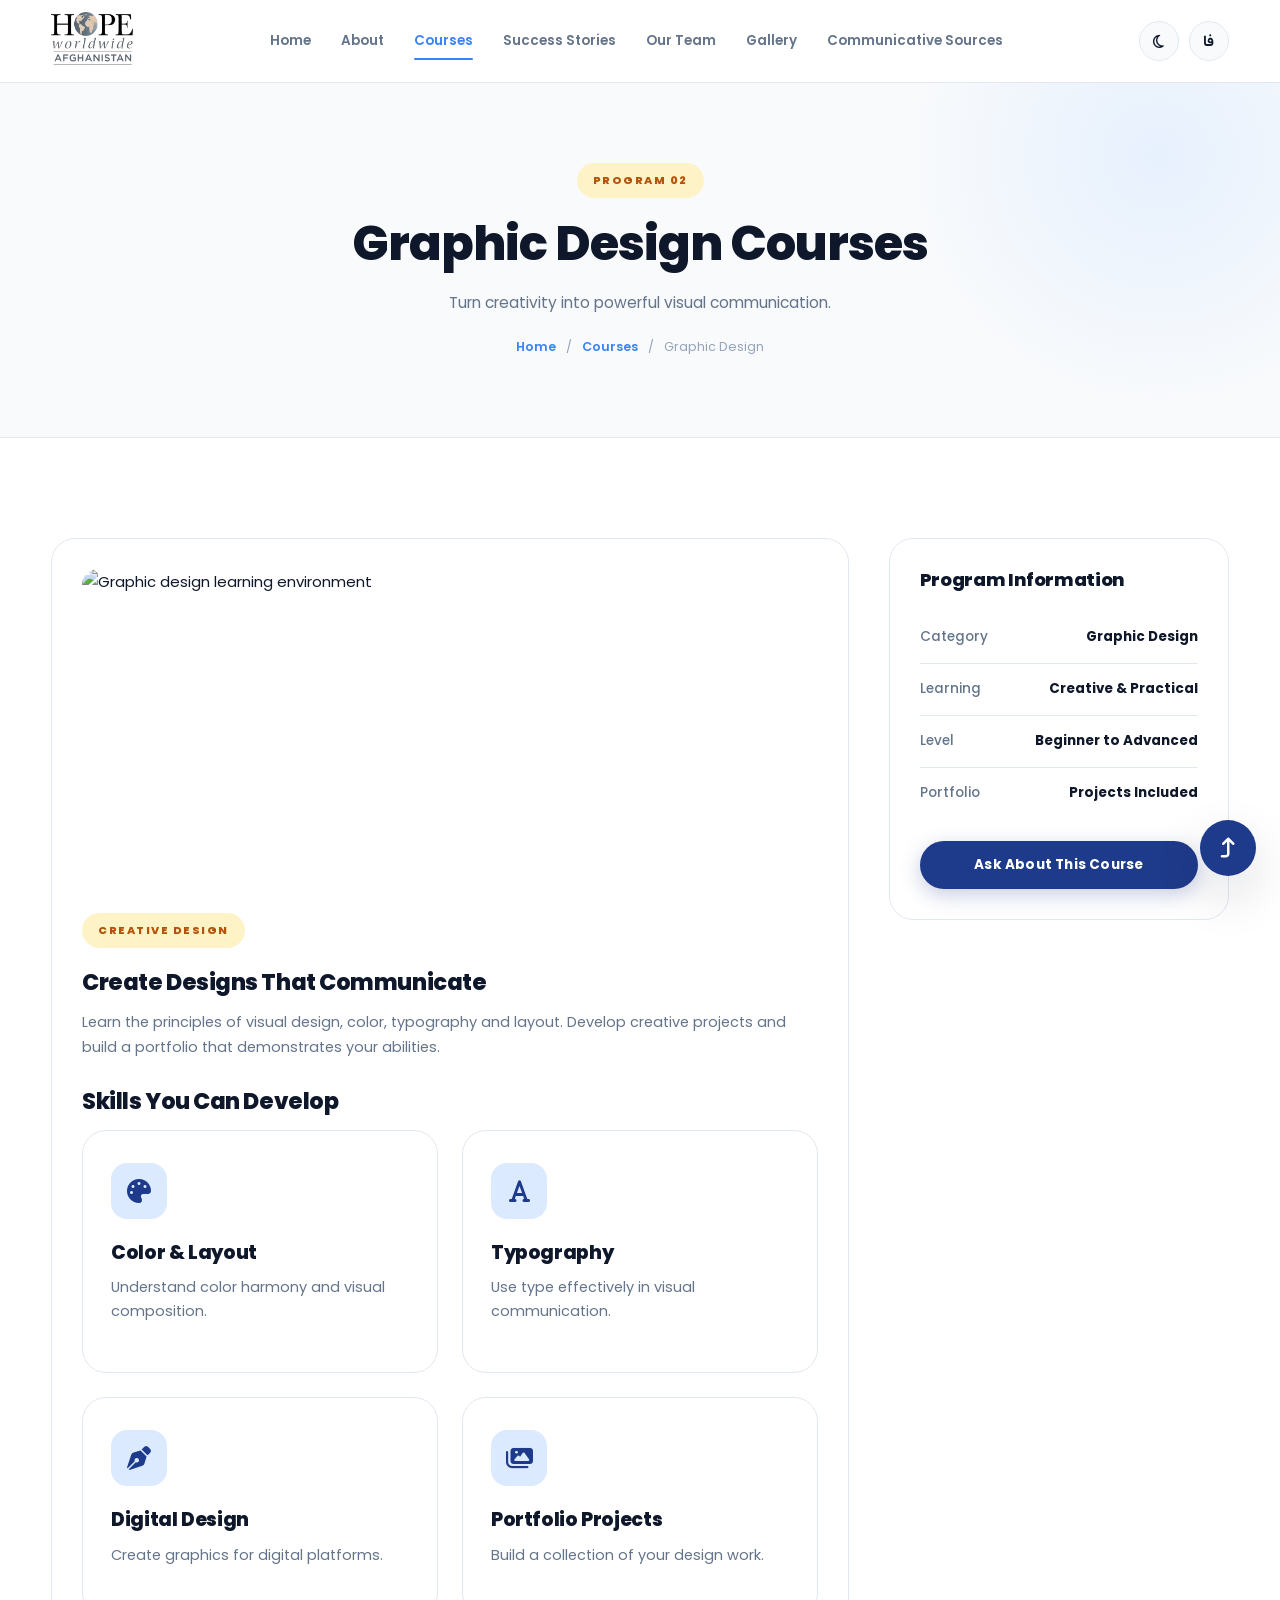
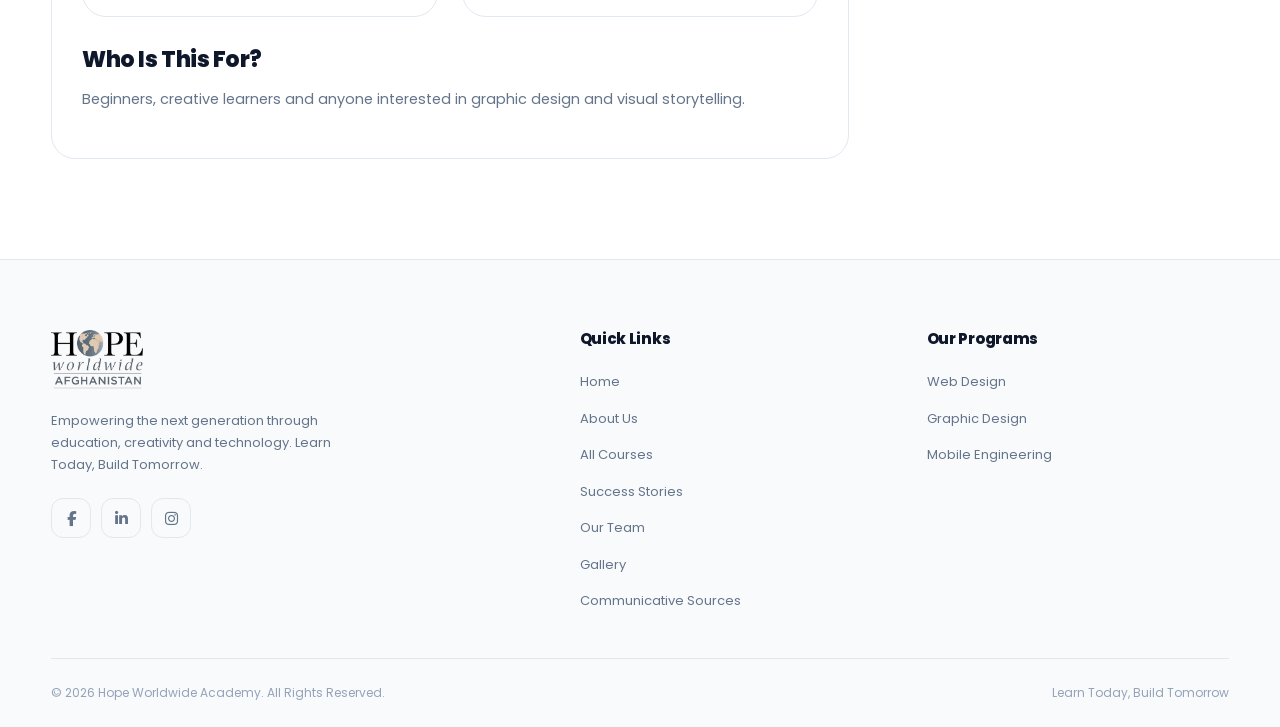
==== graphic-design.html @ 0b7bc488 "Final Project" ====
<!DOCTYPE html>
<html lang="en">
<head>
    <meta charset="UTF-8">
    <meta name="viewport" content="width=device-width, initial-scale=1.0">
    <title>Graphic Design Courses</title>
    <link rel="website icon" type="png" href="images/Logo_Hope_Worldwide.png">
    <link rel="stylesheet" href="css/style.css">
    <link rel="preconnect" href="https://fonts.googleapis.com">
    <link rel="preconnect" href="https://fonts.gstatic.com" crossorigin>
    <link href="https://fonts.googleapis.com/css2?family=Poppins:wght@400;500;600;700;800;900&family=Vazirmatn:wght@400;500;600;700;800&display=swap" rel="stylesheet">
    <link rel="stylesheet" href="https://cdnjs.cloudflare.com/ajax/libs/font-awesome/6.5.2/css/all.min.css">
</head>
<body>

      <!-- NAVBAR -->
    <header class="site-header">
        <div class="container navbar">

            <a class="logo" href="index.html">
                <img src="images/Logo_Hope_Worldwide-light.png" alt="Hope Worldwide Academy" class="logo-light">
                <img src="images/Logo_Hope_Worldwide-dark.png" alt="Hope Worldwide Academy" class="logo-dark">
            </a>

            <nav class="nav-links" id="navLinks">
                <a href="index.html"  data-en="Home" data-dari="صفحه اصلی">Home</a>
                <a href="about.html" data-en="About" data-dari="درباره ما">About</a>
                <a href="courses.html" class="active" data-en="Courses" data-dari="کورس‌ها">Courses</a>
                <a href="student Reels.html" data-en="Success Stories" data-dari="داستان های موفقیت">Success Stories</a>
                <a href="instructors.html" data-en="Our Team" data-dari="تیم ما">our Team</a>
                <a href="Gallery.html" data-en="Gallery" data-dari="گالری">Gallery</a>
                <a href="contact.html" data-en="Communicative Sources" data-dari="منابع ارتباطی">Communicative Sources</a>
            </nav>

            <div class="nav-actions">
                <button class="icon-btn" id="themeToggle" aria-label="Change theme"><i class="fa-regular fa-moon"></i></button>
                <button class="icon-btn" id="langToggle" aria-label="Change language">فا</button>
                <button class="menu-toggle" id="menuToggle" aria-label="Open menu" aria-expanded="false"><i class="fa-solid fa-bars"></i></button>
            </div>

        </div>
    </header>

    <main>
  <section id="up" class="page-hero">
    <div class="container">
      <span class="section-label">Program 02</span>
      <h1 data-en="Graphic Design Courses" data-dari="کورس‌های طراحی گرافیک">Graphic Design Courses</h1>
      <p data-en="Turn creativity into powerful visual communication." data-dari="خلاقیت خود را به ارتباط تصویری تأثیرگذار تبدیل کنید.">
        Turn creativity into powerful visual communication.
      </p>
      <div class="breadcrumb">
        <a href="index.html" data-en="Home" data-dari="خانه">Home</a><span>/</span>
        <a href="courses.html" data-en="Courses" data-dari="کورس‌ها">Courses</a><span>/</span>
        <span data-en="Graphic Design" data-dari="طراحی گرافیک">Graphic Design</span>
      </div>
    </div>
  </section>

  <section class="section">
    <div class="container course-detail-grid">
      <div class="course-detail-main">
        <img src="images/Graphic Design Class.jpeg" alt="Graphic design learning environment">
        <span class="section-label">Creative Design</span>
        <h2 data-en="Create Designs That Communicate" data-dari="طرح‌هایی بسازید که پیام را منتقل می‌کنند">
          Create Designs That Communicate
        </h2>
        <p data-en="Learn the principles of visual design, color, typography and layout. Develop creative projects and build a portfolio that demonstrates your abilities."
           data-dari="اصول طراحی بصری، رنگ، تایپوگرافی و ترکیب‌بندی را بیاموزید. پروژه‌های خلاقانه بسازید و نمونه‌کارهای خود را آماده کنید.">
          Learn the principles of visual design, color, typography and layout. Develop creative projects and build a portfolio that demonstrates your abilities.
        </p>

        <h2 data-en="Skills You Can Develop" data-dari="مهارت‌هایی که می‌توانید بیاموزید">Skills You Can Develop</h2>
        <div class="program-grid" style="grid-template-columns:repeat(2,1fr)">
          <article class="program-card">
            <div class="program-icon"><i class="fa-solid fa-palette"></i></div>
            <h3>Color & Layout</h3>
            <p>Understand color harmony and visual composition.</p>
          </article>
          <article class="program-card">
            <div class="program-icon"><i class="fa-solid fa-font"></i></div>
            <h3>Typography</h3>
            <p>Use type effectively in visual communication.</p>
          </article>
          <article class="program-card">
            <div class="program-icon"><i class="fa-solid fa-pen-nib"></i></div>
            <h3>Digital Design</h3>
            <p>Create graphics for digital platforms.</p>
          </article>
          <article class="program-card">
            <div class="program-icon"><i class="fa-solid fa-images"></i></div>
            <h3>Portfolio Projects</h3>
            <p>Build a collection of your design work.</p>
          </article>
        </div>

        <h2 class="mt-3" data-en="Who Is This For?" data-dari="این کورس برای چه کسانی است؟">Who Is This For?</h2>
        <p data-en="Beginners, creative learners and anyone interested in graphic design and visual storytelling."
           data-dari="مبتدیان، افراد خلاق و کسانی که به طراحی گرافیک و داستان‌گویی بصری علاقه دارند.">
          Beginners, creative learners and anyone interested in graphic design and visual storytelling.
        </p>
      </div>

      <aside class="course-sidebar">
        <h3 data-en="Program Information" data-dari="معلومات برنامه">Program Information</h3>
        <ul>
          <li><span data-en="Category" data-dari="دسته">Category</span><span data-en="Graphic Design" data-dari="طراحی گرافیک">Graphic Design</span></li>
          <li><span data-en="Learning" data-dari="شیوه">Learning</span><span data-en="Creative & Practical" data-dari="خلاقانه و عملی">Creative & Practical</span></li>
          <li><span data-en="Level" data-dari="سطح">Level</span><span data-en="Beginner to Advanced" data-dari="مبتدی تا پیشرفته">Beginner to Advanced</span></li>
          <li><span data-en="Portfolio" data-dari="نمونه‌کار">Portfolio</span><span data-en="Projects Included" data-dari="شامل پروژه‌ها">Projects Included</span></li>
        </ul>
        <a href="contact.html" class="btn btn-primary" style="width:100%;margin-top:22px">
          <span data-en="Ask About This Course" data-dari="درباره این کورس بپرسید">Ask About This Course</span>
        </a>
      </aside>
    </div>
  </section>
</main>

  <footer class="site-footer">
  <div class="container">
    <div class="footer-grid">
      <div class="footer-brand">
         <a class="logo" href="index.html">
              <img src="images/Logo_Hope_Worldwide-light.png" alt="Hope Worldwide Academy" class="logo-light">
              <img src="images/Logo_Hope_Worldwide-dark.png" alt="Hope Worldwide Academy" class="logo-dark">
          </a>
        <p data-en="Empowering the next generation through education, creativity and technology. Learn Today, Build Tomorrow."
           data-dari="توانمندسازی نسل آینده از طریق آموزش، خلاقیت و فناوری. امروز بیاموز، فردا بساز.">
          Empowering the next generation through education, creativity and technology. Learn Today, Build Tomorrow.
        </p>
        <div class="social-links">
          <a href="#" aria-label="Facebook"><i class="fa-brands fa-facebook-f"></i></a>
          <a href="#" aria-label="LinkedIn"><i class="fa-brands fa-linkedin-in"></i></a>
          <a href="#" aria-label="Instagram"><i class="fa-brands fa-instagram"></i></a>
        </div>
      </div>
      <div class="footer-column">
        <h3 data-en="Quick Links" data-dari="لینک‌های سریع">Quick Links</h3>
        <ul>
          <li><a href="index.html" data-en="Home" data-dari="خانه">Home</a></li>
          <li><a href="about.html" data-en="About Us" data-dari="درباره ما">About Us</a></li>
          <li><a href="courses.html" data-en="All Courses" data-dari="تمام دوره‌ها">All Courses</a></li>
          <li><a href="student Reels.html" data-en="Success Stories" data-dari="داستان های موفقیت">Success Stories</a></li>
          <li><a href="instructors.html" data-en="Our Team" data-dari="تیم ما">Our Team</a></li>
          <li><a href="Gallery.html" data-en="Gallery" data-dari="گالری"></a></li>
          <li><a href="contact.html" data-en="Communicative Sources" data-dari="منابع ارتباطی">Communicative Sources</a></li>
        </ul>
      </div>
      <div class="footer-column">
        <h3 data-en="Our Programs" data-dari="برنامه‌های آموزشی">Our Programs</h3>
        <ul>
          <li><a href="web-design.html" data-en="Web Design" data-dari="طراحی وب">Web Design</a></li>
          <li><a href="graphic-design.html" data-en="Graphic Design" data-dari="طراحی گرافیک">Graphic Design</a></li>
          <li><a href="mobile-engineering.html" data-en="Mobile Engineering" data-dari="مهندسی موبایل">Mobile Engineering</a></li>
        </ul>
      </div>
    </div>
    <div class="footer-bottom">
      <p>© <span id="currentYear">2026</span> Hope Worldwide Academy. <span data-en="All Rights Reserved." data-dari="تمام حقوق محفوظ است.">All Rights Reserved.</span></p>
      <p data-en="Learn Today, Build Tomorrow" data-dari="امروز بیاموز، فردا بساز">Learn Today, Build Tomorrow</p>
    </div>
  </div>
</footer>

<div class="support-widget">
  <a href="#up" aria-label="Back to top"><button class="support-toggle" aria-label="Back to top"><i class="fa-solid fa-arrow-turn-up"></i></button></a>
</div>


  <script src="js/data.js"></script>
  <script src="js/main.js"></script>
</body>
</html>
---- css/style.css ----
/* =====================================================
   HOPE WORLDWIDE ACADEMY
   Main Stylesheet — Modern Redesign
   HTML5 + CSS3 + Vanilla JavaScript
   ===================================================== */

/* ============ 1. ROOT VARIABLES ============ */
:root {
    --primary: #1E3A8A;
    --primary-dark: #172554;
    --primary-light: #3B82F6;
    --primary-soft: #DBEAFE;
    --accent: #F59E0B;
    --accent-light: #FEF3C7;
    --accent-soft: rgba(245, 158, 11, 0.12);

    --background: #FFFFFF;
    --surface: #F8FAFC;
    --surface-2: #F1F5F9;
    --card: #FFFFFF;

    --text: #0F172A;
    --text-light: #64748B;
    --text-muted: #94A3B8;

    --border: #E2E8F0;
    --border-strong: #CBD5E1;

    --success: #16A34A;
    --danger: #EF4444;

    --shadow-sm: 0 2px 8px rgba(15, 23, 42, 0.05);
    --shadow: 0 10px 30px rgba(15, 23, 42, 0.08);
    --shadow-lg: 0 20px 50px rgba(15, 23, 42, 0.14);
    --shadow-glow: 0 0 0 4px rgba(59, 130, 246, 0.15);

    --radius-sm: 10px;
    --radius: 16px;
    --radius-lg: 24px;
    --radius-xl: 32px;

    --transition: all 0.35s cubic-bezier(0.4, 0, 0.2, 1);
    --transition-fast: all 0.2s ease;
    --transition-slow: all 0.6s cubic-bezier(0.4, 0, 0.2, 1);

    --header-height: 82px;
}

[data-theme="dark"] {
    --background: #0B1220;
    --surface: #131C2E;
    --surface-2: #1E293B;
    --card: #16213A;

    --text: #F1F5F9;
    --text-light: #CBD5E1;
    --text-muted: #94A3B8;

    --border: #1E293B;
    --border-strong: #334155;

    --primary-soft: rgba(59, 130, 246, 0.15);

    --shadow-sm: 0 2px 8px rgba(0, 0, 0, 0.3);
    --shadow: 0 10px 30px rgba(0, 0, 0, 0.4);
    --shadow-lg: 0 20px 50px rgba(0, 0, 0, 0.5);
}

/* ============ 2. RESET ============ */
*,
*::before,
*::after {
    margin: 0;
    padding: 0;
    box-sizing: border-box;
}

html {
    scroll-behavior: smooth;
    scroll-padding-top: 90px;
    -webkit-text-size-adjust: 100%;
}

body {
    font-family: "Poppins", "Vazirmatn", system-ui, -apple-system, Arial, sans-serif;
    background: var(--background);
    color: var(--text);
    line-height: 1.7;
    font-size: 15px;
    overflow-x: hidden;
    transition: background-color 0.4s ease, color 0.4s ease;
    min-height: 100vh;
}

body.menu-open,
body.modal-open {
    overflow: hidden;
}

img {
    max-width: 100%;
    height: auto;
    display: block;
}

a {
    color: inherit;
    text-decoration: none;
}

button {
    cursor: pointer;
    border: none;
    background: none;
    font-family: inherit;
}

ul,
ol {
    list-style: none;
}

input,
textarea,
select {
    font-family: inherit;
}

.container {
    width: min(1180px, 92%);
    margin: 0 auto;
}

/* ============ 3. TYPOGRAPHY ============ */
h1, h2, h3, h4, h5, h6 {
    font-weight: 800;
    line-height: 1.25;
    letter-spacing: -0.02em;
    color: var(--text);
}

.section {
    padding: 100px 0;
}

.section-soft {
    background: var(--surface);
}

.section-heading {
    max-width: 680px;
    margin-bottom: 50px;
}

.section-heading.center {
    margin-left: auto;
    margin-right: auto;
    text-align: center;
}

.section-heading h2 {
    font-size: clamp(28px, 4vw, 42px);
    margin: 14px 0;
}

.section-heading p {
    color: var(--text-light);
    font-size: 15px;
}

.section-label,
.eyebrow {
    display: inline-flex;
    align-items: center;
    gap: 8px;
    padding: 8px 16px;
    background: var(--accent-light);
    color: #B45309;
    border-radius: 50px;
    font-size: 11px;
    font-weight: 800;
    letter-spacing: 1.5px;
    text-transform: uppercase;
}

[data-theme="dark"] .section-label,
[data-theme="dark"] .eyebrow {
    background: var(--accent-soft);
    color: #FBBF24;
}

.text-center { text-align: center; }
.mt-2 { margin-top: 16px; }
.mt-3 { margin-top: 24px; }
.mt-40 { margin-top: 40px; }
.mb-3 { margin-bottom: 24px; }

/* ============ 4. HEADER & NAV ============ */
.site-header {
    position: sticky;
    top: 0;
    z-index: 1000;
    background: color-mix(in srgb, var(--background) 88%, transparent);
    backdrop-filter: blur(18px) saturate(180%);
    -webkit-backdrop-filter: blur(18px) saturate(180%);
    border-bottom: 1px solid var(--border);
    transition: var(--transition);
}

.navbar {
    min-height: var(--header-height);
    display: flex;
    align-items: center;
    justify-content: space-between;
    gap: 24px;
}

/* ============ LOGO SWITCHING (IMPORTANT!) ============ */
.logo {
    display: flex;
    align-items: center;
    gap: 10px;
    flex-shrink: 0;
}

.logo img {
    width: 82px;
    height: auto;
    transition: var(--transition);
}


/* Default: LIGHT theme shows dark logo */
.logo-light { display: block; }
.logo-dark  { display: none;  }

/* DARK theme shows white logo */
[data-theme="dark"] .logo-light { display: none; }
[data-theme="dark"] .logo-dark  { display: block; }

/* ============ NAV LINKS ============ */
.nav-links {
    display: flex;
    align-items: center;
    gap: 30px;
}

.nav-links a {
    position: relative;
    color: var(--text-light);
    font-size: 13.5px;
    font-weight: 600;
    transition: var(--transition-fast);
    padding: 6px 0;
}

.nav-links a::after {
    content: "";
    position: absolute;
    left: 0;
    bottom: -2px;
    width: 0;
    height: 2px;
    background: var(--primary-light);
    border-radius: 2px;
    transition: width 0.3s ease;
}

.nav-links a:hover,
.nav-links a.active {
    color: var(--primary-light);
}

.nav-links a:hover::after,
.nav-links a.active::after {
    width: 100%;
}

/* ============ NAV ACTIONS ============ */
.nav-actions {
    display: flex;
    align-items: center;
    gap: 10px;
}

.icon-btn {
    width: 40px;
    height: 40px;
    border-radius: 50%;
    background: var(--surface);
    color: var(--text);
    border: 1px solid var(--border);
    display: grid;
    place-items: center;
    font-size: 15px;
    font-weight: 700;
    transition: var(--transition);
}

.icon-btn:hover {
    background: var(--primary);
    color: #fff;
    border-color: var(--primary);
    transform: rotate(10deg) scale(1.05);
}

.menu-toggle {
    display: none;
    background: var(--surface);
    color: var(--text);
    width: 42px;
    height: 42px;
    border-radius: 12px;
    font-size: 20px;
    border: 1px solid var(--border);
    transition: var(--transition);
}

.menu-toggle:hover {
    background: var(--primary);
    color: #fff;
}

/* ============ 5. BUTTONS ============ */
.btn {
    display: inline-flex;
    align-items: center;
    justify-content: center;
    gap: 8px;
    padding: 13px 26px;
    border-radius: 50px;
    font-size: 13.5px;
    font-weight: 700;
    letter-spacing: 0.2px;
    transition: var(--transition);
    white-space: nowrap;
    cursor: pointer;
}

.btn-primary {
    background: var(--primary);
    color: #fff;
    box-shadow: 0 6px 20px rgba(30, 58, 138, 0.25);
}

.btn-primary:hover {
    background: var(--primary-dark);
    transform: translateY(-3px);
    box-shadow: 0 12px 28px rgba(30, 58, 138, 0.35);
}

.btn-outline {
    background: transparent;
    color: var(--text);
    border: 1.5px solid var(--border-strong);
}

.btn-outline:hover {
    border-color: var(--primary-light);
    color: var(--primary-light);
    transform: translateY(-3px);
}

.btn-accent {
    background: var(--accent);
    color: #172554;
    box-shadow: 0 6px 20px rgba(245, 158, 11, 0.3);
}

.btn-accent:hover {
    background: #D97706;
    transform: translateY(-3px);
    box-shadow: 0 12px 28px rgba(245, 158, 11, 0.4);
}

/* ============ 6. HERO ============ */
.hero {
    padding: 80px 0 70px;
    background:
        radial-gradient(circle at 88% 15%, rgba(245, 158, 11, 0.10), transparent 30%),
        radial-gradient(circle at 10% 85%, rgba(59, 130, 246, 0.08), transparent 35%),
        var(--background);
    position: relative;
    overflow: hidden;
}

.hero-grid {
    display: grid;
    grid-template-columns: 1.05fr 0.95fr;
    align-items: center;
    gap: 60px;
}

.hero-content {
    max-width: 640px;
}

.hero-content h1 {
    font-size: clamp(36px, 5.5vw, 62px);
    line-height: 1.1;
    letter-spacing: -2.5px;
    margin: 22px 0;
}


.hero-content h1 .text-highlight {
    background: linear-gradient(135deg, var(--primary-light), var(--primary));
    -webkit-background-clip: text;
    background-clip: text;
    -webkit-text-fill-color: transparent;
}

.hero-description {
    color: var(--text-light);
    max-width: 580px;
    margin-bottom: 28px;
    font-size: 15.5px;
}

.hero-buttons {
    display: flex;
    flex-wrap: wrap;
    gap: 14px;
    margin-bottom: 32px;
}

/* Hero visual */
.hero-visual {
    position: relative;
    min-height: 460px;
    display: flex;
    align-items: center;
    justify-content: center;
}

.hero-arch {
    position: absolute;
    width: 78%;
    height: 420px;
    bottom: 0;
    background: linear-gradient(160deg, var(--primary-soft), var(--primary));
    border-radius: 210px 210px 24px 24px;
    overflow: hidden;
    box-shadow: var(--shadow-lg);
}

.hero-image {
    position: relative;
    z-index: 2;
    width: 78%;
    height: 440px;
    object-fit: cover;
    object-position: center end;
    border-radius: 210px 210px 24px 24px;
    box-shadow: var(--shadow-lg);
    transition: transform 0.6s ease;
}

.hero-image:hover {
    transform: scale(1.02);
}

/* ============ 7. STATS ============ */
.stats-section {
    padding: 20px 0 60px;
}

.stats-grid {
    display: grid;
    grid-template-columns: repeat(4, 1fr);
    gap: 20px;
    padding: 34px;
    background: var(--card);
    border: 1px solid var(--border);
    border-radius: var(--radius-lg);
    box-shadow: var(--shadow);
}

.stat-item {
    text-align: center;
    padding: 14px 10px;
    border-right: 1px solid var(--border);
}

.stat-item:last-child {
    border-right: none;
}

.stat-item strong {
    display: block;
    color: var(--primary-light);
    font-size: 34px;
    font-weight: 900;
    letter-spacing: -1px;
    margin-bottom: 4px;
}

.stat-item span {
    color: var(--text-light);
    font-size: 12.5px;
    font-weight: 600;
}

/* ============ 8. PROGRAM CARDS ============ */
.program-grid {
    display: grid;
    grid-template-columns: repeat(3, 1fr);
    gap: 24px;
}

.program-card {
    position: relative;
    padding: 32px 28px;
    background: var(--card);
    border: 1px solid var(--border);
    border-radius: var(--radius-lg);
    transition: var(--transition);
    overflow: hidden;
}

.program-card::before {
    content: "";
    position: absolute;
    top: 0;
    left: 0;
    width: 100%;
    height: 4px;
    background: linear-gradient(90deg, var(--primary-light), var(--accent));
    transform: scaleX(0);
    transform-origin: left;
    transition: transform 0.4s ease;
}

.program-card:hover {
    transform: translateY(-8px);
    box-shadow: var(--shadow-lg);
    border-color: var(--primary-light);
}

.program-card:hover::before {
    transform: scaleX(1);
}

.program-icon {
    width: 56px;
    height: 56px;
    display: grid;
    place-items: center;
    border-radius: 16px;
    background: var(--primary-soft);
    color: var(--primary);
    font-size: 24px;
    margin-bottom: 22px;
    transition: var(--transition);
}

[data-theme="dark"] .program-icon {
    color: var(--primary-light);
}

.program-card:hover .program-icon {
    transform: rotate(-8deg) scale(1.1);
    background: var(--primary);
    color: #fff;
}

.program-card h3 {
    font-size: 19px;
    margin-bottom: 12px;
}

.program-card p {
    color: var(--text-light);
    font-size: 13.5px;
    margin-bottom: 20px;
    line-height: 1.65;
}

.text-link,
.program-card > a {
    display: inline-flex;
    align-items: center;
    gap: 6px;
    color: var(--primary-light);
    font-size: 13.5px;
    font-weight: 700;
    transition: var(--transition-fast);
}

.text-link:hover,
.program-card > a:hover {
    gap: 12px;
}

/* ============ 9. ABOUT ============ */
.about-grid {
    display: grid;
    grid-template-columns: 1fr 1fr;
    align-items: center;
    gap: 70px;
}

.about-image-wrap {
    position: relative;
}

.about-image {
    width: 100%;
    height: 460px;
    object-fit: cover;
    border-radius: var(--radius-xl);
    box-shadow: var(--shadow-lg);
}

.about-experience {
    position: absolute;
    bottom: -20px;
    right: -20px;
    padding: 22px 28px;
    background: var(--primary);
    color: #fff;
    border-radius: var(--radius);
    box-shadow: var(--shadow-lg);
    text-align: center;
}

.about-experience strong {
    display: block;
    font-size: 30px;
    font-weight: 900;
}

.about-experience span {
    font-size: 11.5px;
    opacity: 0.9;
}

.about-content h2 {
    font-size: clamp(26px, 3.5vw, 38px);
    margin: 15px 0;
}

.about-content p {
    color: var(--text-light);
    margin-bottom: 16px;
    font-size: 14.5px;
}

/* ============ 10. COURSE CARDS ============ */
.course-grid {
    display: grid;
    grid-template-columns: repeat(3, 1fr);
    gap: 26px;
}

.course-card {
    background: var(--card);
    border: 1px solid var(--border);
    border-radius: var(--radius-lg);
    overflow: hidden;
    transition: var(--transition);
    display: flex;
    flex-direction: column;
}

.course-card:hover {
    transform: translateY(-8px);
    box-shadow: var(--shadow-lg);
    border-color: var(--primary-light);
}

.course-card .course-image {
    position: relative;
    display: block;
    width: 100%;
    height: 200px;
    overflow: hidden;
    background: var(--surface-2);
}

.course-card .course-image img {
    width: 100%;
    height: 100%;
    object-fit: cover;
    transition: transform 0.6s ease;
}

.course-card:hover .course-image img {
    transform: scale(1.08);
}

.course-category {
    position: absolute;
    top: 14px;
    left: 14px;
    padding: 6px 12px;
    background: rgba(255, 255, 255, 0.95);
    color: var(--primary);
    border-radius: 50px;
    font-size: 10.5px;
    font-weight: 800;
    letter-spacing: 0.5px;
    text-transform: uppercase;
    backdrop-filter: blur(6px);
}

.course-content {
    padding: 22px;
    flex: 1;
    display: flex;
    flex-direction: column;
}

.course-rating {
    display: inline-flex;
    align-items: center;
    gap: 4px;
    color: var(--accent);
    font-size: 12.5px;
    font-weight: 700;
    margin-bottom: 8px;
}

.course-content h3 {
    font-size: 17px;
    margin-bottom: 8px;
    line-height: 1.35;
}

.course-content h3 a {
    transition: var(--transition-fast);
}

.course-content h3 a:hover {
    color: var(--primary-light);
}

.course-instructor {
    color: var(--text-light);
    font-size: 12.5px;
    margin-bottom: 14px;
}

.course-meta {
    display: flex;
    flex-wrap: wrap;
    gap: 14px;
    margin-bottom: 18px;
    color: var(--text-light);
    font-size: 12px;
}

.course-meta span {
    display: inline-flex;
    align-items: center;
    gap: 5px;
}

.course-card-footer {
    margin-top: auto;
    padding-top: 16px;
    border-top: 1px solid var(--border);
    display: flex;
    justify-content: space-between;
    align-items: center;
}

.course-price {
    color: var(--primary-light);
    font-weight: 800;
    font-size: 17px;
}

.course-link {
    display: inline-flex;
    align-items: center;
    gap: 5px;
    color: var(--primary-light);
    font-size: 12.5px;
    font-weight: 700;
    transition: var(--transition-fast);
}

.course-link:hover {
    gap: 10px;
}

/* =====================================================
   STUDENT REELS (SINGLE COLUMN, FULL WIDTH, LOWER HEIGHT)
   ===================================================== */

.reels-grid {
    display: flex;
    flex-direction: column; /* ویدیوها را زیر هم قرار می‌دهد */
    gap: 50px; /* فاصله بین هر ویدیو */
    max-width: 1200px; /* عرض کل بخش */
    margin: 40px auto 0;
}

/* استایل هر کارت ویدیو */
.reel-card {
    background: var(--card);
    border: 1px solid var(--border);
    border-radius: var(--radius-xl);
    overflow: hidden;
    box-shadow: var(--shadow-lg);
    transition: var(--transition);
    display: flex;
    flex-direction: column;
    width: 100%;
}

/* بخش ویدیو (تغییر نسبت برای کاهش ارتفاع) */
.reel-video-wrapper {
    position: relative;
    width: 100%;
    height: 600px; 
    background: #000;
    cursor: pointer;
}

.reel-video-wrapper img {
    width: 100%;
    height: 100%;
    object-fit: cover;
    opacity: 0.85;
    transition: var(--transition);
}

.reel-card:hover .reel-video-wrapper img {
    opacity: 1;
    transform: scale(1.02);
}

/* دکمه پخش وسط ویدیو */
.reel-play-btn {
    position: absolute;
    top: 50%;
    left: 50%;
    transform: translate(-50%, -50%);
    width: 75px;
    height: 75px;
    border-radius: 50%;
    background: rgba(30, 58, 138, 0.9);
    color: #fff;
    font-size: 1.6rem;
    display: grid;
    place-items: center;
    box-shadow: 0 10px 30px rgba(30, 58, 138, 0.5);
    transition: var(--transition);
    z-index: 2;
}

.reel-card:hover .reel-play-btn {
    background: var(--accent);
    color: var(--primary-dark);
    transform: translate(-50%, -50%) scale(1.1);
}

.reel-video-wrapper video {
    width: 100%;
    height: 100%;
    object-fit: cover;
    display: none; /* ویدیو در ابتدا مخفی است */
}

/* وقتی کاربر کلیک کرد، عکس مخفی و ویدیو نمایان می‌شود */
.reel-video-wrapper.playing img,
.reel-video-wrapper.playing .reel-play-btn {
    display: none;
}

.reel-video-wrapper.playing video {
    display: block;
}

/* معلومات زیر ویدیو (تمام عرض) */
.reel-info {
    padding: 25px 30px;
    background: var(--card);
    text-align: center; /* متن‌ها را وسط‌چین می‌کند */
    border-top: 1px solid var(--border);
}

.reel-meta {
    display: flex;
    justify-content: center; /* آیکون‌ها را وسط‌چین می‌کند */
    gap: 20px;
    margin-bottom: 12px;
    color: var(--text-light);
    font-size: 0.9rem;
    font-weight: 600;
}

.reel-meta i {
    color: var(--primary-light);
    margin-right: 6px;
}

.reel-title {
    font-size: clamp(1.3rem, 2.5vw, 1.8rem);
    font-weight: 800;
    color: var(--text);
    margin-bottom: 10px;
    line-height: 1.3;
}

.reel-desc {
    color: var(--text-light);
    font-size: 1rem;
    line-height: 1.6;
    max-width: 800px;
    margin: 0 auto;
}

/* ریسپانسیو برای موبایل */
@media (max-width: 768px) {
    .reels-grid {
        gap: 40px;
        margin-top: 30px;
    }
    
    /* در موبایل نسبت را به 16:9 برمی‌گردانیم تا ویدیو خیلی باریک نشود */
    .reel-video-wrapper {
        aspect-ratio: 16 / 9;
    }
    
    .reel-play-btn {
        width: 60px;
        height: 60px;
        font-size: 1.3rem;
    }
    
    .reel-info {
        padding: 20px;
    }
    
    .reel-meta {
        flex-direction: column;
        gap: 8px;
    }
}

/* سازگاری با حالت RTL (دری) */
html[dir="rtl"] .reel-meta i {
    margin-right: 0;
    margin-left: 6px;
}


/* ============ INSTRUCTOR CARDS (MODERN!) ============ */
.instructor-grid {
    display: grid;
    grid-template-columns: repeat(3, 1fr);
    gap: 28px;
}

.instructor-card {
    position: relative;
    background: var(--card);
    border: 1px solid var(--border);
    border-radius: var(--radius-xl);
    overflow: hidden;
    transition: var(--transition);
    text-align: center;
}

.instructor-card:hover {
    transform: translateY(-10px);
    box-shadow: var(--shadow-lg);
    border-color: var(--primary-light);
}

.instructor-image {
    position: relative;
    width: 100%;
    height: 300px;
    overflow: hidden;
    background: linear-gradient(160deg, var(--primary-soft), var(--surface-2));
}

.instructor-image img {
    width: 100%;
    height: 100%;
    object-fit: cover;
    transition: transform 0.6s ease;
}

.instructor-card:hover .instructor-image img {
    transform: scale(1.08);
}

.instructor-image::after {
    content: "";
    position: absolute;
    inset: 0;
    background: linear-gradient(to top, rgba(15, 23, 42, 0.7), transparent 50%);
    opacity: 0;
    transition: opacity 0.4s ease;
}

.instructor-card:hover .instructor-image::after {
    opacity: 1;
}

.instructor-info {
    padding: 26px 22px 28px;
    position: relative;
}

.instructor-info h3 {
    font-size: 19px;
    margin-bottom: 6px;
}

.instructor-info > p {
    color: var(--primary-light);
    font-size: 13px;
    font-weight: 700;
    letter-spacing: 0.3px;
    margin-bottom: 12px;
}

.instructor-bio {
    color: var(--text-light);
    font-size: 13px;
    line-height: 1.6;
    margin-bottom: 16px;
}

.instructor-experience {
    display: inline-flex;
    align-items: center;
    gap: 6px;
    padding: 6px 14px;
    background: var(--accent-light);
    color: #B45309;
    border-radius: 50px;
    font-size: 11.5px;
    font-weight: 800;
    letter-spacing: 0.3px;
}

[data-theme="dark"] .instructor-experience {
    background: var(--accent-soft);
    color: #FBBF24;
}

/* ============ 12. GALLERY ============ */
.gallery-grid {
    display: grid;
    grid-template-columns: repeat(3, 1fr);
    gap: 18px;
}

.gallery-item {
    position: relative;
    overflow: hidden;
    border-radius: var(--radius-lg);
    aspect-ratio: 4 / 3;
}

.gallery-item img {
    width: 100%;
    height: 100%;
    object-fit: cover;
    transition: transform 0.7s ease;
}

.gallery-item:hover img {
    transform: scale(1.1);
}

.gallery-overlay {
    position: absolute;
    inset: 0;
    display: flex;
    align-items: flex-end;
    padding: 24px;
    background: linear-gradient(to top, rgba(15, 23, 42, 0.85), transparent 60%);
    opacity: 0;
    transition: opacity 0.4s ease;
}

.gallery-item:hover .gallery-overlay {
    opacity: 1;
}

.gallery-overlay h3 {
    color: #fff;
    font-size: 17px;
    transform: translateY(10px);
    transition: transform 0.4s ease;
}

.gallery-item:hover .gallery-overlay h3 {
    transform: translateY(0);
}

/* ============ 13. CTA BANNER ============ */
.cta-banner {
    position: relative;
    padding: 70px 45px;
    border-radius: var(--radius-xl);
    text-align: center;
    color: #fff;
    background:
        radial-gradient(circle at 90% 20%, rgba(245, 158, 11, 0.35), transparent 25%),
        radial-gradient(circle at 10% 80%, rgba(59, 130, 246, 0.3), transparent 30%),
        linear-gradient(120deg, #1E3A8A, #172554);
    overflow: hidden;
}

.cta-banner h2 {
    color: #fff;
    font-size: clamp(26px, 4vw, 38px);
    margin-bottom: 14px;
}

.cta-banner p {
    color: #DBEAFE;
    margin-bottom: 28px;
    font-size: 14.5px;
    max-width: 560px;
    margin-left: auto;
    margin-right: auto;
}

/* ============ PAGE HERO ============ */
.page-hero {
    padding: 80px 0;
    background: var(--surface);
    text-align: center;
    border-bottom: 1px solid var(--border);
    position: relative;
    overflow: hidden;
}

.page-hero::before {
    content: "";
    position: absolute;
    top: -50%;
    right: -10%;
    width: 500px;
    height: 500px;
    background: radial-gradient(circle, var(--primary-soft), transparent 70%);
    border-radius: 50%;
    opacity: 0.6;
    pointer-events: none;
}

.page-hero h1 {
    font-size: clamp(32px, 5vw, 48px);
    margin: 16px 0;
    position: relative;
}

.page-hero p {
    color: var(--text-light);
    font-size: 15.5px;
    max-width: 620px;
    margin: 0 auto;
    position: relative;
}

.breadcrumb {
    display: flex;
    justify-content: center;
    align-items: center;
    gap: 10px;
    margin-top: 20px;
    color: var(--text-muted);
    font-size: 12.5px;
    position: relative;
}

.breadcrumb a {
    color: var(--primary-light);
    font-weight: 600;
    transition: var(--transition-fast);
}

.breadcrumb a:hover {
    color: var(--primary);
}

/* ============ COURSE DETAIL ============ */
.course-detail-grid {
    display: grid;
    grid-template-columns: 1fr 340px;
    gap: 40px;
    align-items: start;
}

.course-detail-main,
.course-sidebar {
    background: var(--card);
    border: 1px solid var(--border);
    border-radius: var(--radius-lg);
    padding: 30px;
}

.course-detail-main > img {
    width: 100%;
    height: 320px;
    object-fit: cover;
    border-radius: var(--radius);
    margin-bottom: 24px;
}

.course-detail-main h2 {
    margin: 28px 0 14px;
}

.course-detail-main h2:first-of-type {
    margin-top: 20px;
}

.course-detail-main p {
    color: var(--text-light);
    margin-bottom: 16px;
    font-size: 14.5px;
}

.course-sidebar {
    position: sticky;
    top: calc(var(--header-height) + 24px);
}

.course-sidebar h3 {
    font-size: 18px;
    margin-bottom: 20px;
}

.course-sidebar ul {
    display: flex;
    flex-direction: column;
    gap: 0;
}

.course-sidebar li {
    display: flex;
    justify-content: space-between;
    padding: 14px 0;
    border-bottom: 1px solid var(--border);
    font-size: 13.5px;
}

.course-sidebar li:last-child {
    border-bottom: none;
}

.course-sidebar li span:first-child {
    color: var(--text-light);
    font-weight: 500;
}

.course-sidebar li span:last-child {
    color: var(--text);
    font-weight: 700;
}

/* ============ CONTACT PAGE (REDESIGNED) ============ */
.contact-grid {
    display: grid;
    grid-template-columns: 1fr 1fr;
    gap: 50px;
    align-items: start;
}

.contact-intro h2 {
    font-size: clamp(26px, 3.5vw, 38px);
    margin: 14px 0;
}

.contact-intro p {
    color: var(--text-light);
    margin-bottom: 32px;
    font-size: 14.5px;
}

.contact-cards {
    display: grid;
    grid-template-columns: 1fr 1fr;
    gap: 18px;
}

.contact-card {
    padding: 24px;
    background: var(--card);
    border: 1px solid var(--border);
    border-radius: var(--radius);
    transition: var(--transition);
}

.contact-card:hover {
    transform: translateY(-4px);
    box-shadow: var(--shadow);
    border-color: var(--primary-light);
}

.contact-card-icon {
    width: 48px;
    height: 48px;
    display: grid;
    place-items: center;
    border-radius: 14px;
    background: var(--primary-soft);
    color: var(--primary);
    font-size: 20px;
    margin-bottom: 16px;
    transition: var(--transition);
}

[data-theme="dark"] .contact-card-icon {
    color: var(--primary-light);
}

.contact-card:hover .contact-card-icon {
    background: var(--primary);
    color: #fff;
    transform: rotate(-6deg) scale(1.05);
}

.contact-card h3 {
    font-size: 15px;
    margin-bottom: 8px;
    color: var(--text);
}

.contact-card p,
.contact-card a {
    color: var(--text-light);
    font-size: 13.5px;
    line-height: 1.6;
    display: block;
    transition: var(--transition-fast);
}

.contact-card a:hover {
    color: var(--primary-light);
}

/* Contact map / info panel */
.contact-info-panel {
    padding: 34px;
    background: var(--card);
    border: 1px solid var(--border);
    border-radius: var(--radius-lg);
    box-shadow: var(--shadow);
}

.contact-info-panel h3 {
    font-size: 20px;
    margin-bottom: 24px;
}

.contact-hours-list {
    display: flex;
    flex-direction: column;
    gap: 0;
}

.contact-hours-list li {
    display: flex;
    justify-content: space-between;
    padding: 14px 0;
    border-bottom: 1px solid var(--border);
    font-size: 13.5px;
}

.contact-hours-list li:last-child {
    border-bottom: none;
}

.contact-hours-list li span:first-child {
    color: var(--text);
    font-weight: 600;
}

.contact-hours-list li span:last-child {
    color: var(--text-light);
}

/* Social links */
.social-links {
    display: flex;
    gap: 10px;
    margin-top: 22px;
}

.social-links a {
    width: 40px;
    height: 40px;
    display: grid;
    place-items: center;
    border-radius: 12px;
    background: var(--surface);
    border: 1px solid var(--border);
    color: var(--text-light);
    font-size: 15px;
    transition: var(--transition);
}

.social-links a:hover {
    background: var(--primary);
    color: #fff;
    border-color: var(--primary);
    transform: translateY(-3px);
}
/* ============  Gallery ============ */
.gallery-container {
      max-width: 1400px;
      margin: 0 auto;
      padding: 0 20px 80px;
    }

    /* بخش معرفی (Hero) */
    .gallery-hero {
      text-align: center;
      padding: 60px 20px 30px;
      max-width: 800px;
      margin: 0 auto;
    }

    .gallery-hero h1 {
      font-size: clamp(2rem, 5vw, 3.5rem);
      font-weight: 900;
      margin-bottom: 16px;
      background: linear-gradient(135deg, var(--primary-light), var(--primary));
      -webkit-background-clip: text;
      background-clip: text;
      -webkit-text-fill-color: transparent;
    }

    .gallery-hero p {
      color: var(--text-light);
      font-size: 1.05rem;
      line-height: 1.8;
    }

    /* فیلترها */
    .gallery-filters {
      display: flex;
      justify-content: center;
      flex-wrap: wrap;
      gap: 10px;
      padding: 20px 0 40px;
    }

    .filter-chip {
      padding: 8px 20px;
      border-radius: 50px;
      border: 1px solid var(--border);
      background: var(--surface);
      color: var(--text-light);
      font-size: 0.9rem;
      font-weight: 600;
      cursor: pointer;
      transition: var(--transition);
    }

    .filter-chip:hover {
      color: var(--primary);
      border-color: var(--primary-light);
    }

    .filter-chip.active {
      background: var(--primary);
      color: #fff;
      border-color: var(--primary);
      box-shadow: 0 4px 15px rgba(30, 58, 138, 0.3);
    }

    /* شبکه گالری (Masonry) */
    .gallery-masonry {
      column-count: 4;
      column-gap: 20px;
    }

    @media (max-width: 1200px) { .gallery-masonry { column-count: 3; } }
    @media (max-width: 800px)  { .gallery-masonry { column-count: 2; column-gap: 15px; } }
    @media (max-width: 480px)  { .gallery-masonry { column-count: 1; } }

    .gallery-item {
      break-inside: avoid;
      margin-bottom: 20px;
      border-radius: var(--radius);
      overflow: hidden;
      position: relative;
      cursor: pointer;
      background: var(--card);
      box-shadow: var(--shadow-sm);
      transition: var(--transition);
      
      /* انیمیشن ظهور */
      opacity: 0;
      transform: translateY(30px);
    }

    .gallery-item.visible {
      opacity: 1;
      transform: translateY(0);
    }

    .gallery-item:hover {
      transform: translateY(-5px);
      box-shadow: var(--shadow-lg);
      z-index: 2;
    }

    .gallery-item img {
      display: block;
      width: 100%;
      height: auto;
      transition: transform 0.6s ease;
    }

    .gallery-item:hover img {
      transform: scale(1.08);
    }

    /* لایه روی عکس در حالت Hover */
    .item-overlay {
      position: absolute;
      inset: 0;
      background: linear-gradient(to top, rgba(15, 23, 42, 0.85), transparent 60%);
      opacity: 0;
      transition: opacity 0.35s ease;
      display: flex;
      flex-direction: column;
      justify-content: flex-end;
      padding: 20px;
    }

    .gallery-item:hover .item-overlay {
      opacity: 1;
    }

    .item-overlay h3 {
      color: #fff;
      font-size: 1.1rem;
      font-weight: 700;
      margin-bottom: 4px;
      transform: translateY(10px);
      transition: transform 0.35s ease;
    }

    .item-overlay span {
      color: var(--accent);
      font-size: 0.85rem;
      font-weight: 600;
      transform: translateY(10px);
      transition: transform 0.35s ease 0.05s;
    }

    .gallery-item:hover .item-overlay h3,
    .gallery-item:hover .item-overlay span {
      transform: translateY(0);
    }

    /* لایت‌باکس */
    .lightbox {
      position: fixed;
      inset: 0;
      z-index: 2000;
      background: rgba(15, 23, 42, 0.95);
      backdrop-filter: blur(10px);
      display: none;
      align-items: center;
      justify-content: center;
      padding: 30px;
      opacity: 0;
      transition: opacity 0.3s ease;
    }

    .lightbox.open {
      display: flex;
      opacity: 1;
    }

    .lightbox img {
      max-width: 92vw;
      max-height: 88vh;
      border-radius: var(--radius);
      box-shadow: var(--shadow-lg);
      animation: zoomIn 0.35s cubic-bezier(0.2, 0.8, 0.2, 1);
    }

    @keyframes zoomIn {
      from { transform: scale(0.9); opacity: 0; }
      to { transform: scale(1); opacity: 1; }
    }

    .lightbox-close {
      position: absolute;
      top: 20px; right: 24px;
      width: 46px; height: 46px;
      border-radius: 50%;
      background: rgba(255, 255, 255, 0.15);
      color: #fff;
      font-size: 1.4rem;
      display: grid; place-items: center;
      transition: var(--transition);
    }

    .lightbox-close:hover { background: var(--danger); transform: rotate(90deg); }

    .lightbox-nav {
      position: absolute;
      top: 50%;
      transform: translateY(-50%);
      width: 52px; height: 52px;
      border-radius: 50%;
      background: rgba(255, 255, 255, 0.15);
      color: #fff;
      font-size: 1.5rem;
      display: grid; place-items: center;
      transition: var(--transition);
    }

    .lightbox-nav:hover { background: var(--primary); }
    .lightbox-prev { left: 24px; }
    .lightbox-next { right: 24px; }

    /* دکمه بازگشت به بالا */
    .to-top {
      position: fixed;
      bottom: 24px;
      inset-inline-end: 24px;
      width: 56px; height: 56px;
      border-radius: 50%;
      background: var(--primary);
      color: #fff;
      font-size: 1.2rem;
      box-shadow: var(--shadow-lg);
      opacity: 0;
      pointer-events: none;
      transform: translateY(20px);
      transition: var(--transition);
      z-index: 1500;
      display: grid; place-items: center;
    }

    .to-top.show { opacity: 1; pointer-events: auto; transform: translateY(0); }
    .to-top:hover { background: var(--primary-dark); transform: translateY(-4px); }

/* ============  FOOTER ============ */
.site-footer {
    padding: 70px 0 24px;
    background: var(--surface);
    border-top: 1px solid var(--border);
}

.footer-grid {
    display: grid;
    grid-template-columns: 1.6fr 1fr 1fr;
    gap: 45px;
    margin-bottom: 45px;
}

.footer-brand .logo img {
    width: 92px;
    margin-bottom: 16px;
}

.footer-brand p {
    color: var(--text-light);
    font-size: 13px;
    margin-bottom: 20px;
    max-width: 320px;
    line-height: 1.7;
}

.footer-column h3 {
    font-size: 15px;
    margin-bottom: 20px;
    color: var(--text);
}

.footer-column ul {
    display: flex;
    flex-direction: column;
    gap: 11px;
}

.footer-column a {
    color: var(--text-light);
    font-size: 13px;
    transition: var(--transition-fast);
    display: inline-block;
}

.footer-column a:hover {
    color: var(--primary-light);
    transform: translateX(4px);
}

.footer-bottom {
    padding-top: 24px;
    border-top: 1px solid var(--border);
    display: flex;
    justify-content: space-between;
    align-items: center;
    gap: 15px;
    color: var(--text-muted);
    font-size: 12px;
}

/* ============ 18. SUPPORT (UP) BUTTON ============ */
.support-widget {
    position: fixed;
    right: 24px;
    bottom: 24px;
    z-index: 1500;
}

.support-toggle {
    width: 56px;
    height: 56px;
    border-radius: 50%;
    background: var(--primary);
    color: #fff;
    font-size: 20px;
    display: grid;
    place-items: center;
    box-shadow: var(--shadow-lg);
    transition: var(--transition);
}

.support-toggle:hover {
    background: var(--primary-dark);
    transform: translateY(-4px) scale(1.05);
}

/* ============ 19. SCROLL REVEAL ANIMATIONS ============ */
/* ============ FIX: Ensure content is visible ============ */
/* This overrides the reveal animation if JS fails or as a fallback */

.reveal,
.reveal-left,
.reveal-right {
    opacity: 1;
    transform: none;
}

/* Only apply the hidden state when JS adds the .js-enabled class */
html.js-enabled .reveal {
    opacity: 0;
    transform: translateY(40px);
    transition: opacity 0.8s cubic-bezier(0.4, 0, 0.2, 1),
                transform 0.8s cubic-bezier(0.4, 0, 0.2, 1);
}

html.js-enabled .reveal-left {
    opacity: 0;
    transform: translateX(-50px);
    transition: opacity 0.8s cubic-bezier(0.4, 0, 0.2, 1),
                transform 0.8s cubic-bezier(0.4, 0, 0.2, 1);
}

html.js-enabled .reveal-right {
    opacity: 0;
    transform: translateX(50px);
    transition: opacity 0.8s cubic-bezier(0.4, 0, 0.2, 1),
                transform 0.8s cubic-bezier(0.4, 0, 0.2, 1);
}

html.js-enabled .reveal.is-visible,
html.js-enabled .reveal-left.is-visible,
html.js-enabled .reveal-right.is-visible {
    opacity: 1;
    transform: translate(0, 0);
}

/* Stagger for grids */
.program-grid .reveal:nth-child(1),
.course-grid .reveal:nth-child(1),
.instructor-grid .reveal:nth-child(1) { transition-delay: 0.05s; }

.program-grid .reveal:nth-child(2),
.course-grid .reveal:nth-child(2),
.instructor-grid .reveal:nth-child(2) { transition-delay: 0.15s; }

.program-grid .reveal:nth-child(3),
.course-grid .reveal:nth-child(3),
.instructor-grid .reveal:nth-child(3) { transition-delay: 0.25s; }

/* ============ 20. RTL / DARI SUPPORT ============ */
html[dir="rtl"] body {
    font-family: "Vazirmatn", "Poppins", Tahoma, Arial, sans-serif;
}

html[dir="rtl"] .hero-content,
html[dir="rtl"] .section-heading,
html[dir="rtl"] .about-content,
html[dir="rtl"] .contact-intro {
    text-align: right;
}

html[dir="rtl"] .footer-column a:hover {
    transform: translateX(-4px);
}

html[dir="rtl"] .support-widget {
    right: auto;
    left: 24px;
}

html[dir="rtl"] .breadcrumb {
    flex-direction: row-reverse;
}

html[dir="rtl"] .course-meta,
html[dir="rtl"] .hero-buttons {
    flex-direction: row-reverse;
}

/* ============ 21. RESPONSIVE — TABLET ============ */
@media (max-width: 992px) {
    .hero-grid {
        gap: 40px;
    }

    .hero-content h1 {
        font-size: 44px;
    }

    .program-grid,
    .course-grid,
    .instructor-grid {
        grid-template-columns: repeat(2, 1fr);
    }

    .footer-grid {
        grid-template-columns: 1fr 1fr;
    }

    .course-detail-grid {
        grid-template-columns: 1fr 300px;
    }

    .gallery-grid {
        grid-template-columns: repeat(2, 1fr);
    }

    .about-grid {
        gap: 40px;
    }
}

/* ============ 22. RESPONSIVE — MOBILE ============ */
@media (max-width: 768px) {
    :root {
        --header-height: 70px;
    }

    .section {
        padding: 70px 0;
    }

    .menu-toggle {
        display: grid;
        place-items: center;
    }

    .nav-links {
        position: absolute;
        top: calc(var(--header-height) + 8px);
        left: 4%;
        right: 4%;
        flex-direction: column;
        align-items: stretch;
        gap: 0;
        padding: 12px;
        background: var(--card);
        border: 1px solid var(--border);
        border-radius: var(--radius);
        box-shadow: var(--shadow-lg);
        transform: translateY(-10px);
        opacity: 0;
        pointer-events: none;
        transition: var(--transition);
    }

    .nav-links.active {
        transform: translateY(0);
        opacity: 1;
        pointer-events: auto;
    }

    .nav-links a {
        padding: 14px 16px;
        border-bottom: 1px solid var(--border);
        border-radius: 8px;
    }

    .nav-links a:last-child {
        border-bottom: none;
    }

    .nav-links a::after {
        display: none;
    }

    .nav-login {
        display: none;
    }

    .hero {
        padding: 55px 0 45px;
    }

    .hero-grid,
    .about-grid,
    .contact-grid {
        grid-template-columns: 1fr;
    }

    .hero-content {
        text-align: center;
        margin: 0 auto;
    }

    .hero-content p {
        margin-left: auto;
        margin-right: auto;
    }

    .hero-buttons {
        justify-content: center;
    }

    .hero-visual {
        min-height: 380px;
        margin-top: 30px;
    }

    .hero-arch {
        height: 340px;
    }

    .hero-image {
        height: 360px;
    }

    .stats-grid {
        grid-template-columns: repeat(2, 1fr);
        padding: 22px;
        gap: 12px;
    }

    .stat-item {
        border-right: none;
        padding: 10px 6px;
    }

    .stat-item strong {
        font-size: 26px;
    }

    .course-detail-grid {
        grid-template-columns: 1fr;
    }

    .course-sidebar {
        position: static;
    }

    .about-image {
        height: 340px;
    }

    .about-experience {
        right: 10px;
        bottom: -16px;
        padding: 16px 22px;
    }

    .cta-banner {
        padding: 50px 25px;
    }

    .footer-grid {
        grid-template-columns: 1fr;
        gap: 35px;
    }

    .footer-bottom {
        flex-direction: column;
        text-align: center;
    }

    .contact-cards {
        grid-template-columns: 1fr;
    }
}

/* ============ 23. SMALL MOBILE ============ */
@media (max-width: 480px) {
    .logo img {
        width: 68px;
    }

    .icon-btn {
        width: 36px;
        height: 36px;
        font-size: 13px;
    }

    .hero-content h1 {
        font-size: 34px;
        letter-spacing: -1px;
    }

    .program-grid,
    .course-grid,
    .instructor-grid,
    .gallery-grid {
        grid-template-columns: 1fr;
    }

    .gallery-grid {
        gap: 12px;
    }

    .section-heading h2 {
        font-size: 24px;
    }

    .support-widget {
        right: 16px;
        bottom: 16px;
    }

    html[dir="rtl"] .support-widget {
        right: auto;
        left: 16px;
    }

    .support-toggle {
        width: 50px;
        height: 50px;
        font-size: 18px;
    }
}

/* ============ 24. ACCESSIBILITY ============ */
button:focus-visible,
a:focus-visible,
input:focus-visible,
textarea:focus-visible {
    outline: 3px solid var(--accent);
    outline-offset: 3px;
}

@media (prefers-reduced-motion: reduce) {
    *,
    *::before,
    *::after {
        scroll-behavior: auto !important;
        animation-duration: 0.01ms !important;
        transition-duration: 0.01ms !important;
    }

    .reveal,
    .reveal-left,
    .reveal-right {
        opacity: 1 !important;
        transform: none !important;
    }
}

/* =====================================================
   RTL Fixes for Hero Buttons & Alignment (Dari)
   ===================================================== */

html[dir="rtl"] .hero-buttons {
    flex-direction: row-reverse;
    justify-content: flex-end; 
}

html[dir="rtl"] .hero-content {
    text-align: right;
}

html[dir="rtl"] .hero-description {
    margin-left: 0;
    margin-right: 0;
}

@media (max-width: 768px) {
    html[dir="rtl"] .hero-buttons {
        justify-content: center;
    }
    html[dir="rtl"] .hero-content {
        text-align: center;
    }
}


/* =====================================================
   RESPONSIVE FIXES FOR COURSE DETAIL PAGES
   (web-design, graphic-design, mobile-engineering)
   ===================================================== */

/* 1. ریسپانسیو کردن گرید اصلی (محتوا + سایدبار) */
@media (max-width: 992px) {
    .course-detail-grid {
        grid-template-columns: 1fr; /* تبدیل به یک ستون در تبلت و موبایل */
        gap: 30px;
    }
    
    .course-sidebar {
        position: static; /* برداشتن حالت چسبنده در موبایل */
        margin-top: 0;
    }
}

/* 2. ریسپانسیو کردن بخش مهارت‌ها (که با استایل دستی 2 ستونه شده بود) */
@media (max-width: 768px) {
    /* این کد استایل دستی داخل HTML را باطل می‌کند */
    .course-detail-main .program-grid {
        grid-template-columns: 1fr !important;
    }
    
    .course-detail-main > img {
        height: 250px; /* کوچک کردن عکس اصلی در موبایل */
    }
    
    .course-detail-main,
    .course-sidebar {
        padding: 20px; /* کاهش حاشیه‌های داخلی در موبایل */
    }
}
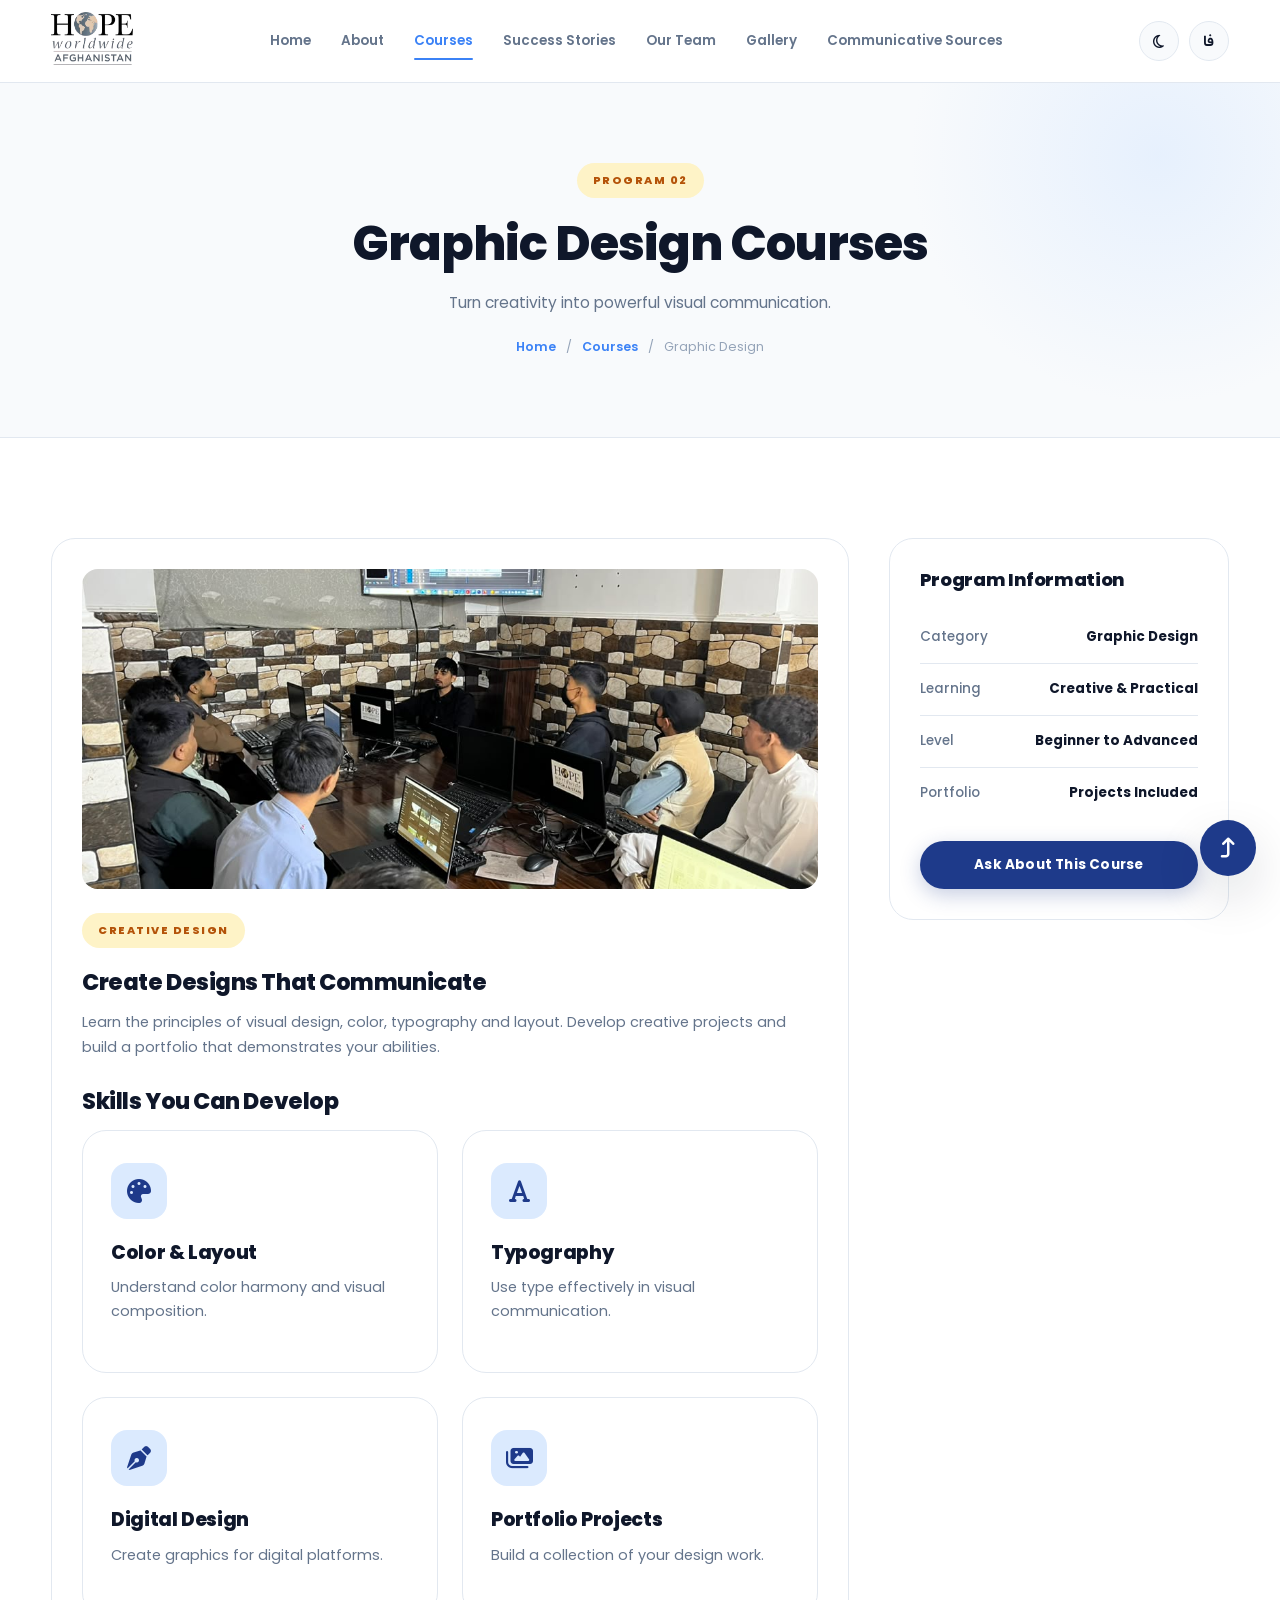
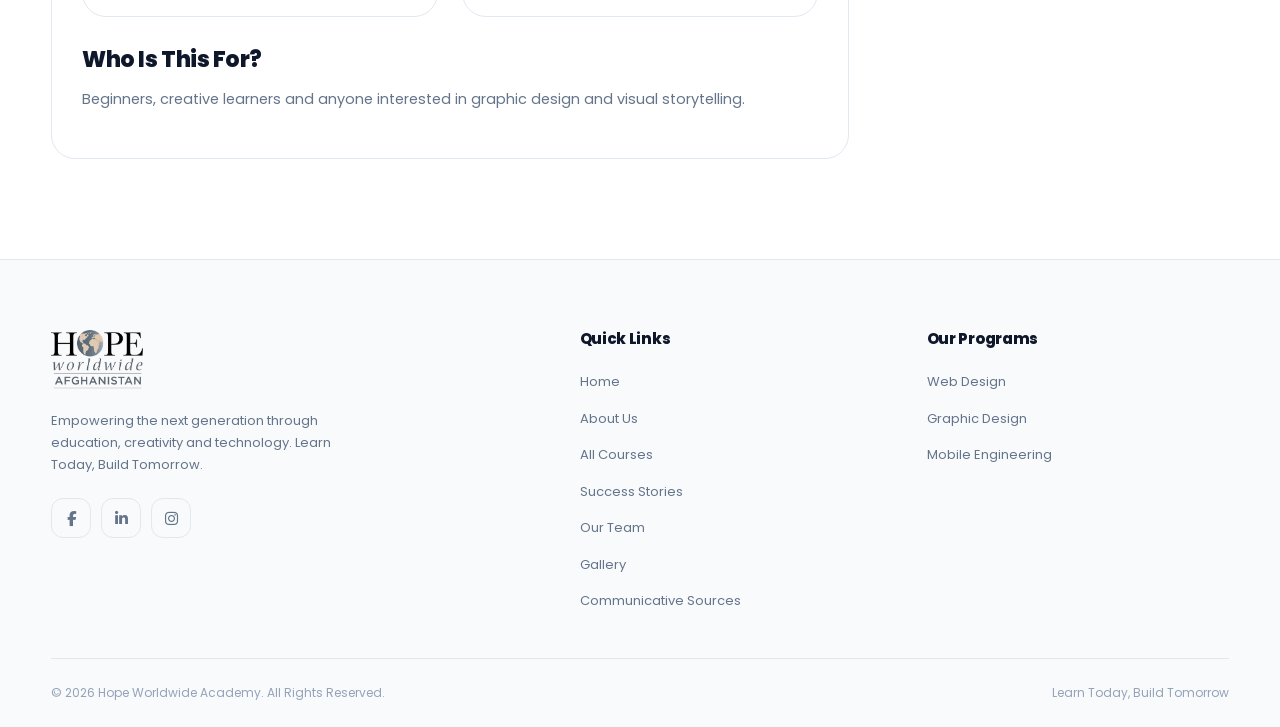
==== commit aa209fe8: "Final Project For Hope" ====
--- a/graphic-design.html
+++ b/graphic-design.html
@@ -60,7 +60,7 @@
   <section class="section">
     <div class="container course-detail-grid">
       <div class="course-detail-main">
-        <img src="images/Graphic Design Class.jpeg" alt="Graphic design learning environment">
+        <img src="images/Class/Graphic Design Class.jpeg" alt="Graphic design learning environment">
         <span class="section-label">Creative Design</span>
         <h2 data-en="Create Designs That Communicate" data-dari="طرح‌هایی بسازید که پیام را منتقل می‌کنند">
           Create Designs That Communicate
